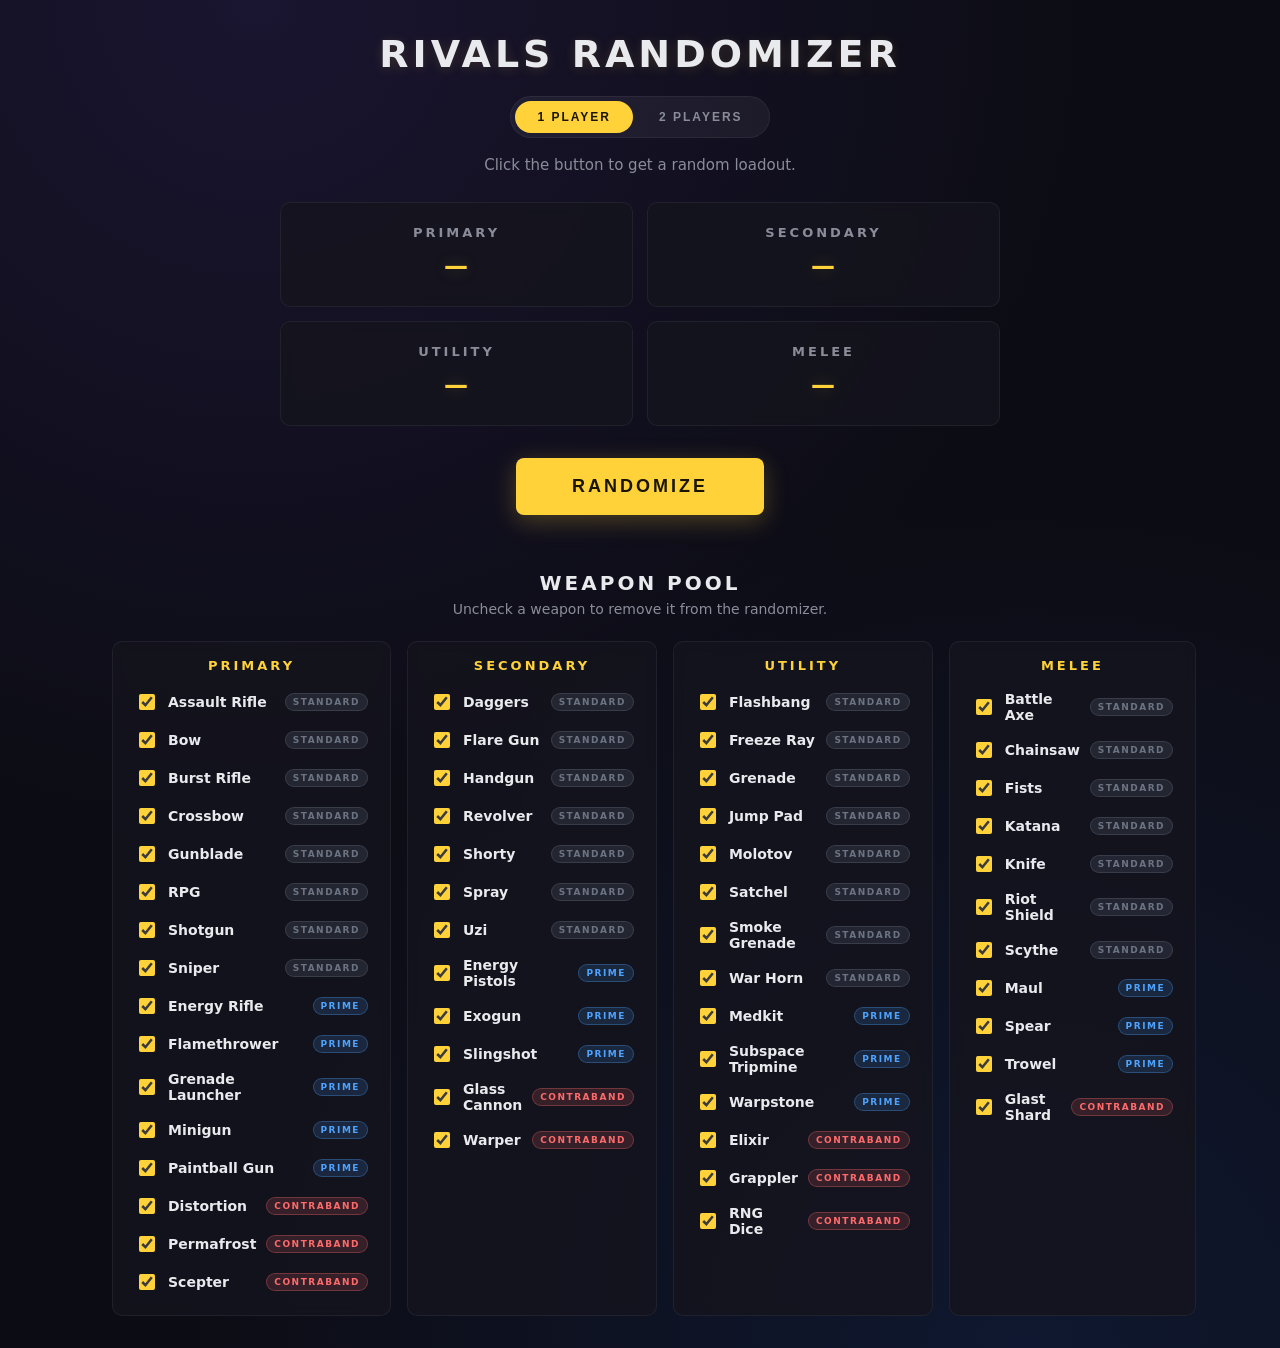
==== rivals-randomizer/index.html @ be227c92 "Initial commit: rivals-randomizer A web-based weapon randomizer for the Roblox game Rivals. Picks a " ====
<!DOCTYPE html>
<html lang="en">
<head>
  <meta charset="UTF-8">
  <meta name="viewport" content="width=device-width, initial-scale=1">
  <title>Rivals Randomizer</title>
  <link rel="stylesheet" href="style.css">
</head>
<body data-mode="1p">
  <main class="app">
    <h1>RIVALS RANDOMIZER</h1>

    <div class="mode-toggle">
      <button class="mode-btn active" data-mode="1p">1 PLAYER</button>
      <button class="mode-btn" data-mode="2p">2 PLAYERS</button>
    </div>

    <p class="subtitle">Click the button to get a random loadout.</p>

    <div class="players">
      <div class="player" data-player="1">
        <h2 class="player-label">Player 1</h2>
        <div class="loadout">
          <div class="slot">
            <div class="slot-label">Primary</div>
            <div class="slot-pick" id="pick-p1-primary">—</div>
          </div>
          <div class="slot">
            <div class="slot-label">Secondary</div>
            <div class="slot-pick" id="pick-p1-secondary">—</div>
          </div>
          <div class="slot">
            <div class="slot-label">Utility</div>
            <div class="slot-pick" id="pick-p1-utility">—</div>
          </div>
          <div class="slot">
            <div class="slot-label">Melee</div>
            <div class="slot-pick" id="pick-p1-melee">—</div>
          </div>
        </div>
      </div>

      <div class="player" data-player="2">
        <h2 class="player-label">Player 2</h2>
        <div class="loadout">
          <div class="slot">
            <div class="slot-label">Primary</div>
            <div class="slot-pick" id="pick-p2-primary">—</div>
          </div>
          <div class="slot">
            <div class="slot-label">Secondary</div>
            <div class="slot-pick" id="pick-p2-secondary">—</div>
          </div>
          <div class="slot">
            <div class="slot-label">Utility</div>
            <div class="slot-pick" id="pick-p2-utility">—</div>
          </div>
          <div class="slot">
            <div class="slot-label">Melee</div>
            <div class="slot-pick" id="pick-p2-melee">—</div>
          </div>
        </div>
      </div>
    </div>

    <button id="randomize" class="randomize-btn">RANDOMIZE</button>

    <section class="weapon-pool">
      <h2 class="pool-title">WEAPON POOL</h2>
      <p class="pool-subtitle">Uncheck a weapon to remove it from the randomizer.</p>

      <div class="pool-grid">
        <div class="pool-column" data-category="primary">
          <h3 class="pool-cat-title">Primary</h3>
          <div class="pool-list"></div>
        </div>
        <div class="pool-column" data-category="secondary">
          <h3 class="pool-cat-title">Secondary</h3>
          <div class="pool-list"></div>
        </div>
        <div class="pool-column" data-category="utility">
          <h3 class="pool-cat-title">Utility</h3>
          <div class="pool-list"></div>
        </div>
        <div class="pool-column" data-category="melee">
          <h3 class="pool-cat-title">Melee</h3>
          <div class="pool-list"></div>
        </div>
      </div>
    </section>
  </main>

  <script src="script.js"></script>
</body>
</html>
---- rivals-randomizer/style.css ----
/* ====== COLOURS AND SIZES ======
   These variables control the look. Change a value here and the rest
   of the page updates automatically. */
:root {
  --bg: #0c0c14;
  --panel: rgba(20, 20, 30, 0.85);
  --panel-border: rgba(255, 255, 255, 0.06);
  --accent: #ffd23a;        /* the gold colour Rivals uses on the picked item */
  --text: #e9eaee;
  --muted: #8a8d99;

  /* Type tag colours */
  --type-standard: #6c7484;
  --type-prime: #4ea3ff;
  --type-contraband: #ff6b6b;
}

* { box-sizing: border-box; }

body {
  margin: 0;
  font-family: "Segoe UI", system-ui, -apple-system, sans-serif;
  background:
    radial-gradient(circle at 20% 0%, #1a1530 0%, transparent 50%),
    radial-gradient(circle at 80% 100%, #0f1830 0%, transparent 50%),
    var(--bg);
  color: var(--text);
  min-height: 100vh;
  display: flex;
  align-items: flex-start;
  justify-content: center;
}

.app {
  width: 100%;
  max-width: 720px;
  padding: 32px;
  text-align: center;
  transition: max-width 0.25s ease;
}

/* Give the page more room when there are two players or the pool is shown. */
body[data-mode="2p"] .app,
.app:has(.weapon-pool) {
  max-width: 1120px;
}

h1 {
  font-size: 38px;
  font-weight: 800;
  letter-spacing: 4px;
  margin: 0 0 20px;
  text-shadow: 0 2px 12px rgba(255, 210, 58, 0.15);
}

/* ====== MODE TOGGLE ====== */
.mode-toggle {
  display: inline-flex;
  background: rgba(255, 255, 255, 0.05);
  border: 1px solid var(--panel-border);
  border-radius: 999px;
  padding: 4px;
  margin-bottom: 18px;
  gap: 4px;
}

.mode-btn {
  background: transparent;
  border: none;
  color: var(--muted);
  padding: 9px 22px;
  border-radius: 999px;
  font-weight: 700;
  letter-spacing: 2px;
  font-size: 12px;
  cursor: pointer;
  transition: background 0.15s ease, color 0.15s ease;
}

.mode-btn:hover { color: var(--text); }

.mode-btn.active {
  background: var(--accent);
  color: #1a1500;
}

.subtitle {
  color: var(--muted);
  margin: 0 0 28px;
  font-size: 15px;
}

/* ====== PLAYERS ====== */
.players {
  display: grid;
  grid-template-columns: 1fr;
  gap: 24px;
  margin-bottom: 32px;
  max-width: 720px;
  margin-left: auto;
  margin-right: auto;
}

@media (min-width: 880px) {
  body[data-mode="2p"] .players {
    grid-template-columns: 1fr 1fr;
    max-width: none;
  }
}

body[data-mode="1p"] .player[data-player="2"] { display: none; }
body[data-mode="1p"] .player-label { display: none; }

.player-label {
  font-size: 14px;
  font-weight: 800;
  letter-spacing: 3px;
  color: var(--accent);
  margin: 0 0 12px;
  text-transform: uppercase;
}

.loadout {
  display: grid;
  grid-template-columns: 1fr 1fr;
  gap: 14px;
}

.slot {
  background: var(--panel);
  border: 1px solid var(--panel-border);
  border-radius: 10px;
  padding: 22px 20px;
  text-align: center;
  backdrop-filter: blur(6px);
}

.slot-label {
  font-size: 13px;
  font-weight: 700;
  letter-spacing: 3px;
  text-transform: uppercase;
  color: var(--muted);
  margin-bottom: 12px;
}

.slot-pick {
  font-size: 24px;
  font-weight: 800;
  letter-spacing: 1px;
  color: var(--accent);
  text-shadow: 0 0 16px rgba(255, 210, 58, 0.25);
  min-height: 32px;
  transition: color 0.1s ease;
}

/* While a slot is rolling, fade the text slightly and add a subtle blur
   to mimic a slot-machine wheel spinning. */
.slot-pick.rolling {
  opacity: 0.75;
  filter: blur(0.4px);
}

/* When the slot lands on its final pick, give it a quick bounce and glow. */
.slot-pick.landed {
  animation: land 0.4s ease-out;
}

@keyframes land {
  0%   { transform: scale(1); }
  30%  { transform: scale(1.12); text-shadow: 0 0 28px rgba(255, 210, 58, 0.7); }
  100% { transform: scale(1); }
}

/* ====== RANDOMIZE BUTTON ====== */
.randomize-btn {
  background: var(--accent);
  color: #1a1500;
  border: none;
  padding: 18px 56px;
  font-size: 18px;
  font-weight: 800;
  letter-spacing: 3px;
  border-radius: 8px;
  cursor: pointer;
  box-shadow: 0 6px 24px rgba(255, 210, 58, 0.25);
  transition: transform 0.1s ease, box-shadow 0.15s ease;
}

.randomize-btn:hover {
  transform: translateY(-2px);
  box-shadow: 0 10px 28px rgba(255, 210, 58, 0.35);
}

.randomize-btn:active { transform: translateY(0); }

/* While the rolling animation is running the button is disabled so it
   can't be clicked again mid-roll. Make that visible. */
.randomize-btn:disabled {
  opacity: 0.55;
  cursor: not-allowed;
  transform: none;
  box-shadow: 0 4px 16px rgba(255, 210, 58, 0.15);
}

.randomize-btn:disabled:hover {
  transform: none;
  box-shadow: 0 4px 16px rgba(255, 210, 58, 0.15);
}

/* ====== WEAPON POOL (checkbox list) ====== */
.weapon-pool {
  margin-top: 56px;
  text-align: left;
}

.pool-title {
  font-size: 20px;
  font-weight: 800;
  letter-spacing: 3px;
  text-align: center;
  margin: 0 0 6px;
}

.pool-subtitle {
  color: var(--muted);
  font-size: 14px;
  text-align: center;
  margin: 0 0 24px;
}

.pool-grid {
  display: grid;
  grid-template-columns: 1fr;
  gap: 16px;
}

@media (min-width: 600px) {
  .pool-grid { grid-template-columns: 1fr 1fr; }
}

@media (min-width: 980px) {
  .pool-grid { grid-template-columns: 1fr 1fr 1fr 1fr; }
}

.pool-column {
  background: var(--panel);
  border: 1px solid var(--panel-border);
  border-radius: 10px;
  padding: 16px 14px;
  backdrop-filter: blur(6px);
}

.pool-cat-title {
  font-size: 13px;
  font-weight: 800;
  letter-spacing: 3px;
  text-transform: uppercase;
  color: var(--accent);
  margin: 0 0 12px;
  text-align: center;
}

.pool-list {
  display: flex;
  flex-direction: column;
  gap: 4px;
}

.weapon-row {
  display: flex;
  align-items: center;
  gap: 10px;
  padding: 6px 8px;
  border-radius: 6px;
  cursor: pointer;
  transition: background 0.1s ease;
}

.weapon-row:hover { background: rgba(255, 255, 255, 0.04); }

.weapon-checkbox {
  width: 16px;
  height: 16px;
  accent-color: var(--accent);
  cursor: pointer;
  flex-shrink: 0;
}

.weapon-name {
  flex: 1;
  font-size: 14px;
  font-weight: 600;
}

/* When a weapon is unchecked, fade its name so it's clear it's excluded. */
.weapon-row:has(.weapon-checkbox:not(:checked)) .weapon-name {
  color: var(--muted);
  text-decoration: line-through;
}

.weapon-type {
  font-size: 9px;
  font-weight: 700;
  letter-spacing: 1.5px;
  text-transform: uppercase;
  padding: 3px 7px;
  border-radius: 999px;
  flex-shrink: 0;
}

.type-standard {
  background: rgba(108, 116, 132, 0.2);
  color: var(--type-standard);
  border: 1px solid rgba(108, 116, 132, 0.3);
}

.type-prime {
  background: rgba(78, 163, 255, 0.15);
  color: var(--type-prime);
  border: 1px solid rgba(78, 163, 255, 0.3);
}

.type-contraband {
  background: rgba(255, 107, 107, 0.15);
  color: var(--type-contraband);
  border: 1px solid rgba(255, 107, 107, 0.3);
}

@media (max-width: 480px) {
  .loadout { grid-template-columns: 1fr; }
  h1 { font-size: 28px; letter-spacing: 2px; }
  .randomize-btn { padding: 16px 40px; }
}
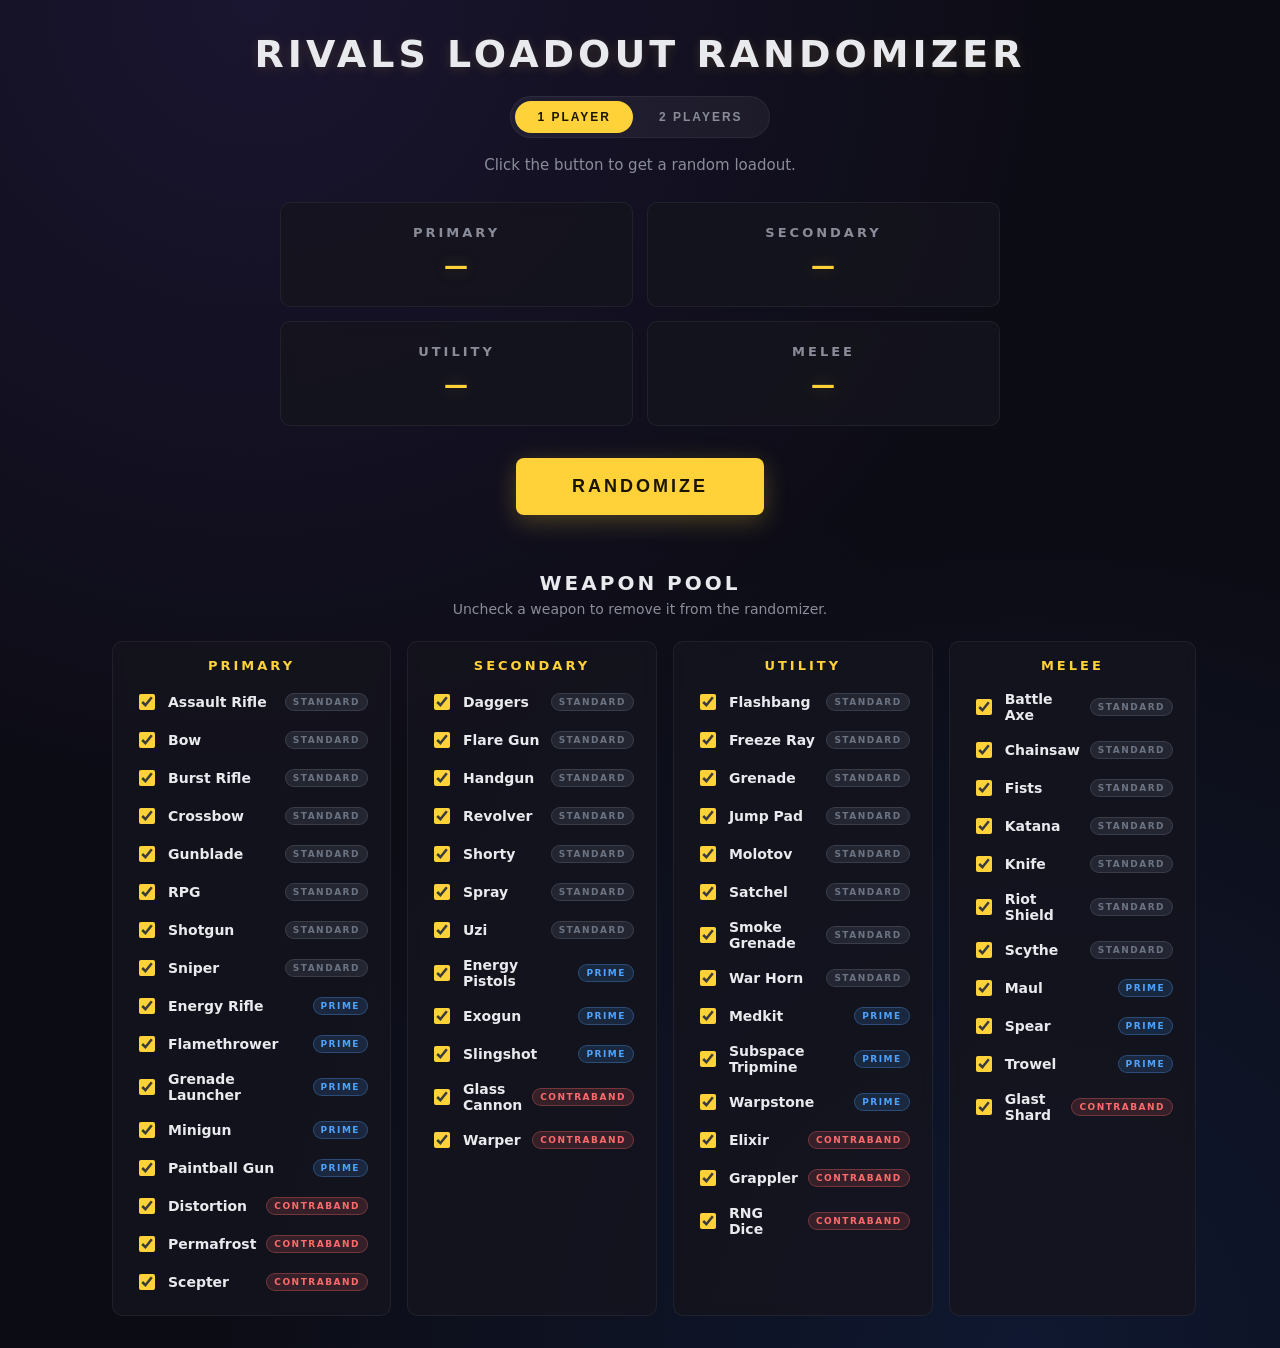
==== commit bb1844e2: "rivals-randomizer: rename to "Loadout Randomizer" Co-Authored-By: Claude Opus 4.7 (1M context) <nore" ====
--- a/rivals-randomizer/index.html
+++ b/rivals-randomizer/index.html
@@ -3,12 +3,12 @@
 <head>
   <meta charset="UTF-8">
   <meta name="viewport" content="width=device-width, initial-scale=1">
-  <title>Rivals Randomizer</title>
+  <title>Rivals Loadout Randomizer</title>
   <link rel="stylesheet" href="style.css">
 </head>
 <body data-mode="1p">
   <main class="app">
-    <h1>RIVALS RANDOMIZER</h1>
+    <h1>RIVALS LOADOUT RANDOMIZER</h1>
 
     <div class="mode-toggle">
       <button class="mode-btn active" data-mode="1p">1 PLAYER</button>
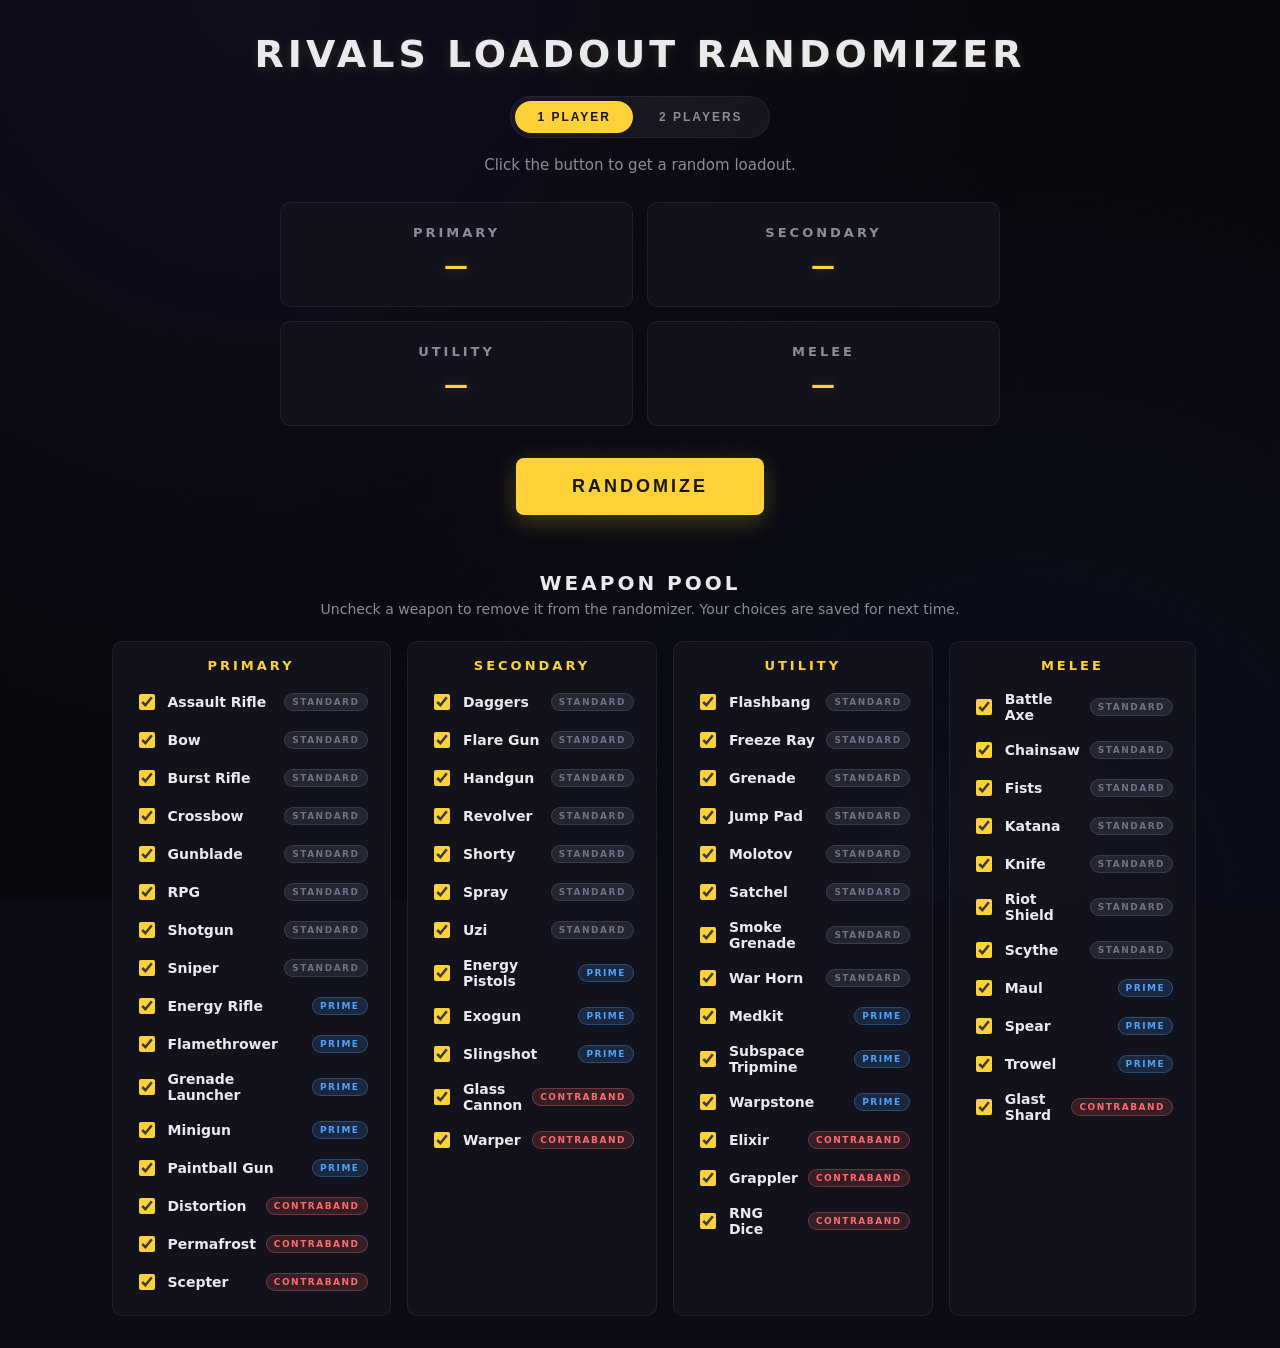
==== commit 92101844: "rivals-randomizer: persist pool, add rotating background - Save unchecked weapons to localStorage so" ====
--- a/rivals-randomizer/index.html
+++ b/rivals-randomizer/index.html
@@ -7,6 +7,9 @@
   <link rel="stylesheet" href="style.css">
 </head>
 <body data-mode="1p">
+  <div class="bg-layer" id="bg-a"></div>
+  <div class="bg-layer" id="bg-b"></div>
+
   <main class="app">
     <h1>RIVALS LOADOUT RANDOMIZER</h1>
 
@@ -67,7 +70,7 @@
 
     <section class="weapon-pool">
       <h2 class="pool-title">WEAPON POOL</h2>
-      <p class="pool-subtitle">Uncheck a weapon to remove it from the randomizer.</p>
+      <p class="pool-subtitle">Uncheck a weapon to remove it from the randomizer. Your choices are saved for next time.</p>
 
       <div class="pool-grid">
         <div class="pool-column" data-category="primary">
--- a/rivals-randomizer/style.css
+++ b/rivals-randomizer/style.css
@@ -20,15 +20,41 @@
 body {
   margin: 0;
   font-family: "Segoe UI", system-ui, -apple-system, sans-serif;
-  background:
-    radial-gradient(circle at 20% 0%, #1a1530 0%, transparent 50%),
-    radial-gradient(circle at 80% 100%, #0f1830 0%, transparent 50%),
-    var(--bg);
+  background: var(--bg);
   color: var(--text);
   min-height: 100vh;
   display: flex;
   align-items: flex-start;
   justify-content: center;
+  position: relative;
+}
+
+/* ====== ROTATING BACKGROUND ======
+   Two layers crossfade between Roblox promotional images. A dark overlay
+   (body::before) sits on top of them so the foreground stays readable. */
+.bg-layer {
+  position: fixed;
+  inset: 0;
+  z-index: -2;
+  background-size: cover;
+  background-position: center;
+  opacity: 0;
+  transition: opacity 1.8s ease;
+  pointer-events: none;
+}
+
+.bg-layer.active { opacity: 1; }
+
+body::before {
+  content: "";
+  position: fixed;
+  inset: 0;
+  z-index: -1;
+  background:
+    radial-gradient(circle at 20% 0%, rgba(26, 21, 48, 0.45) 0%, transparent 55%),
+    radial-gradient(circle at 80% 100%, rgba(15, 24, 48, 0.45) 0%, transparent 55%),
+    rgba(8, 8, 14, 0.78);
+  pointer-events: none;
 }
 
 .app {
